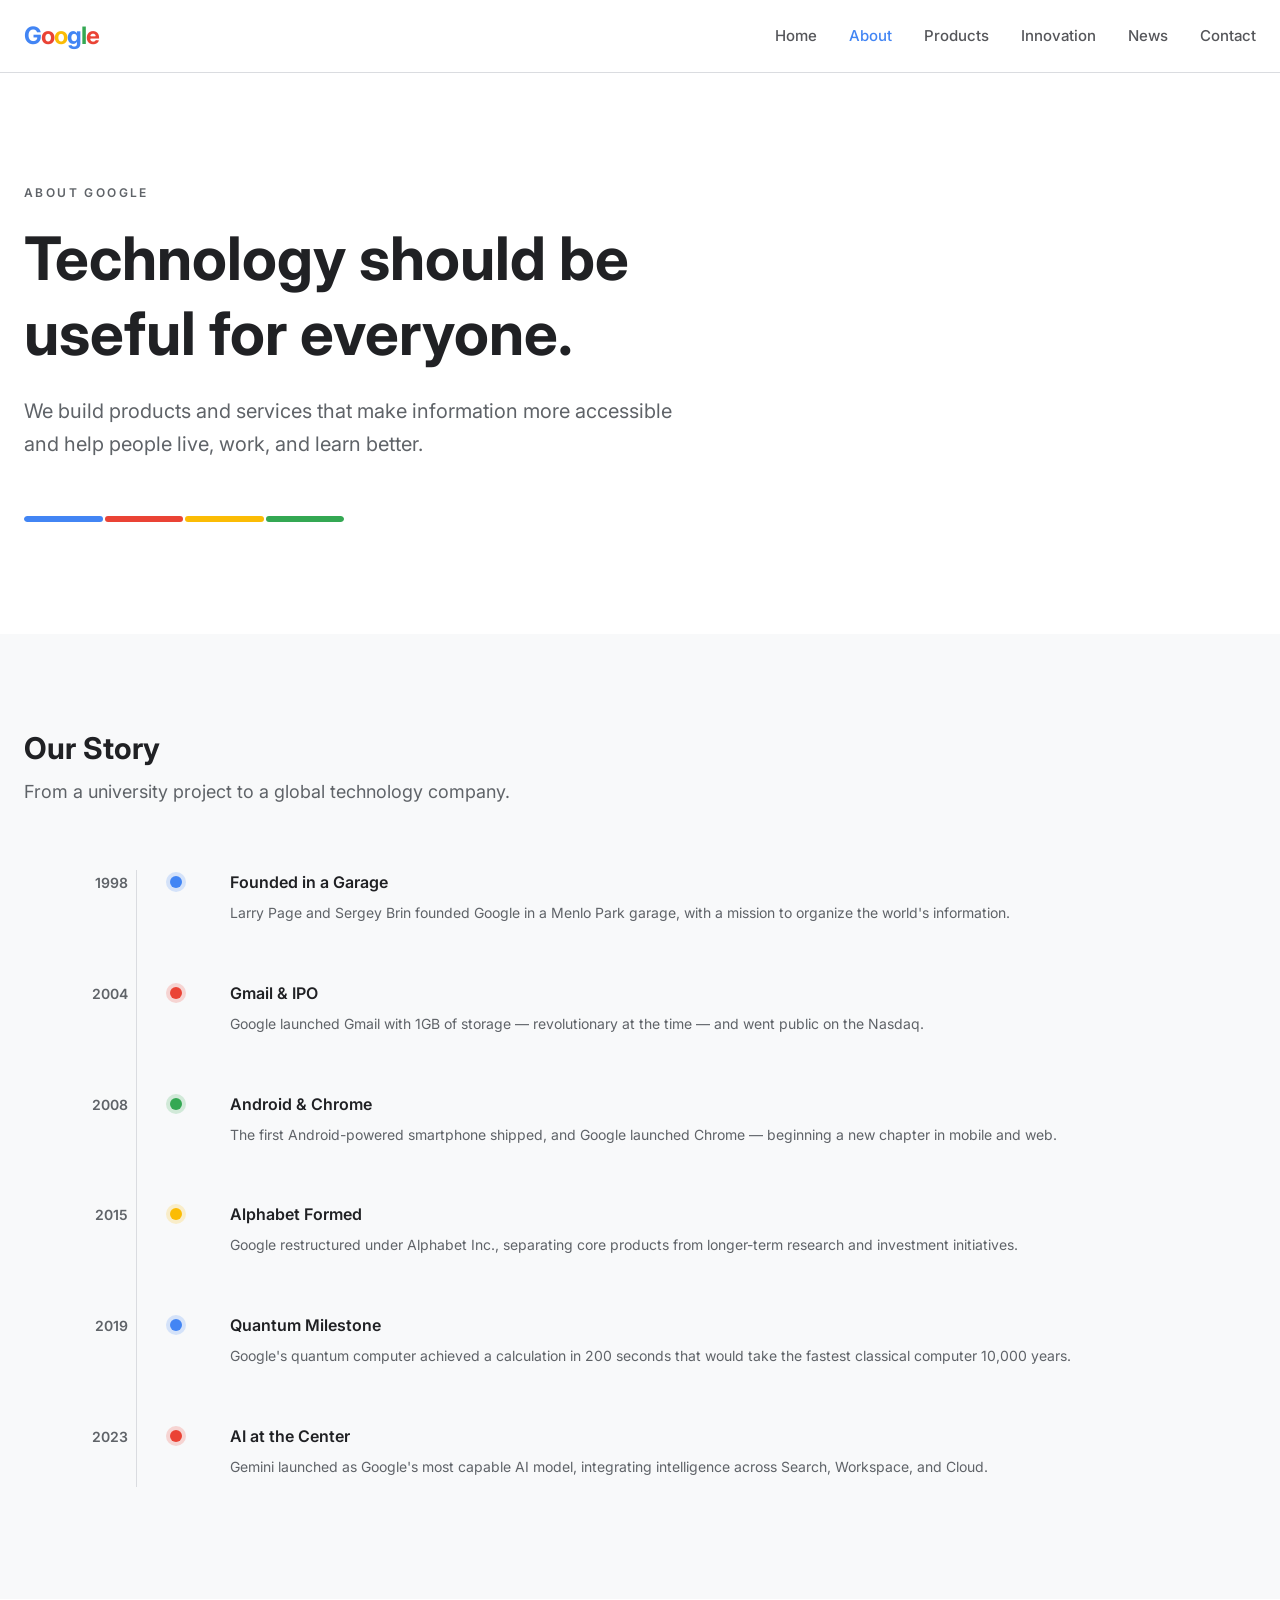
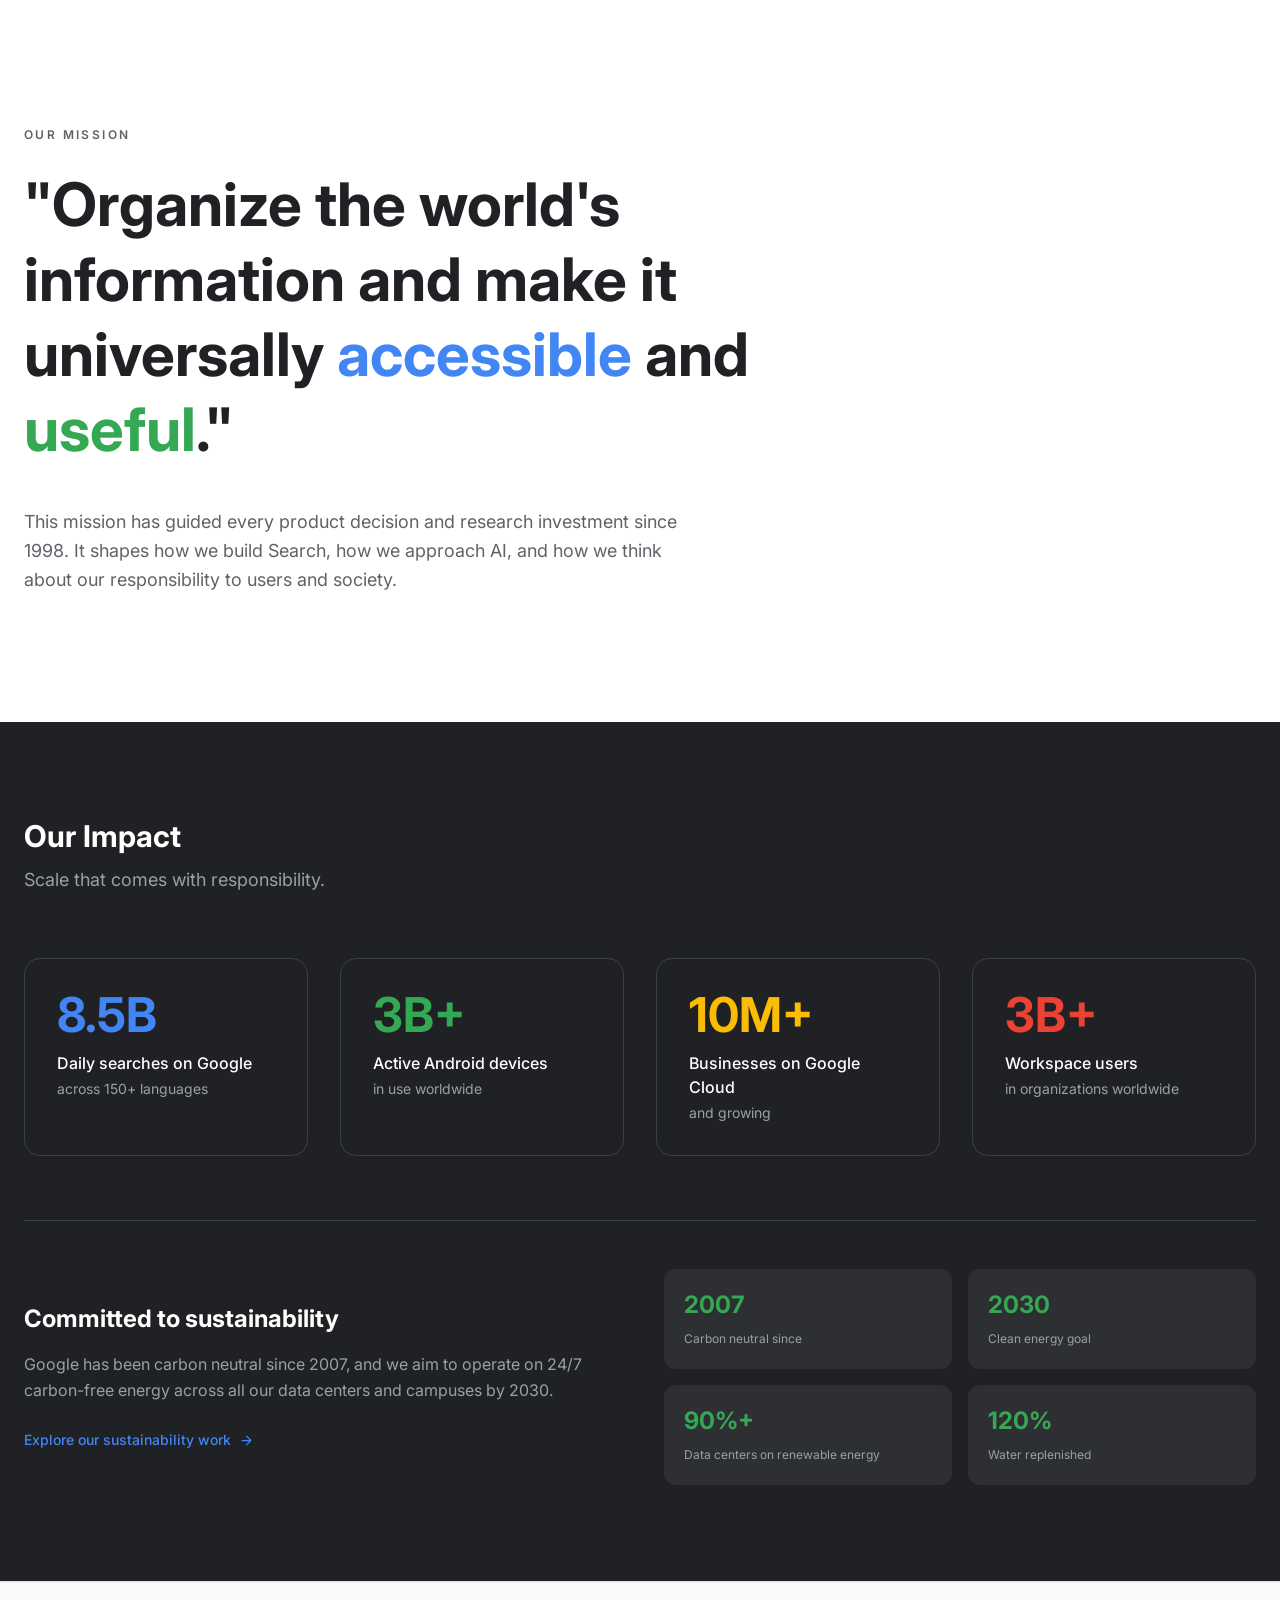
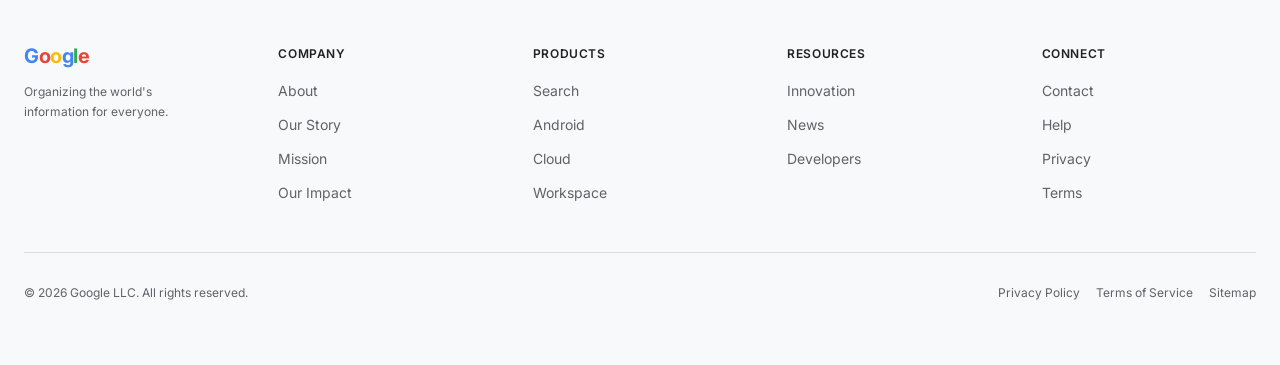
==== about.html @ 3e7a96e5 "Initial commit" ====
<!DOCTYPE html>
<html lang="en">
<head>
  <meta charset="UTF-8">
  <meta name="viewport" content="width=device-width, initial-scale=1.0">
  <title>About — Google</title>
  <meta name="description" content="Technology should be useful for everyone. Our story, mission and impact.">
  <link rel="icon" href="assets/icons/favicon.svg" type="image/svg+xml">
  <link rel="preconnect" href="https://fonts.googleapis.com">
  <link rel="preconnect" href="https://fonts.gstatic.com" crossorigin>
  <link rel="stylesheet" href="css/style.css">
</head>
<body>
  <a class="skip-link" href="#main">Skip to content</a>
  <header class="site-header">
    <div class="container navbar">
      <a class="google-logo" href="index.html" aria-label="Google home"><span class="g-blue">G</span><span class="g-red">o</span><span class="g-yellow">o</span><span class="g-blue">g</span><span class="g-green">l</span><span class="g-red">e</span></a>
      <button class="nav-toggle" type="button" aria-expanded="false" aria-controls="primary-menu" aria-label="Open menu">
        <svg class="icon-open" width="22" height="22" viewBox="0 0 24 24" fill="none" aria-hidden="true"><path d="M3 12h18M3 6h18M3 18h18" stroke="currentColor" stroke-width="2" stroke-linecap="round"/></svg>
        <svg class="icon-close" width="22" height="22" viewBox="0 0 24 24" fill="none" aria-hidden="true"><path d="M18 6L6 18M6 6l12 12" stroke="currentColor" stroke-width="2" stroke-linecap="round"/></svg>
      </button>
      <nav aria-label="Primary">
        <div class="nav-menu" id="primary-menu">
          <a class="nav-link" href="index.html">Home</a>
          <a class="nav-link is-active" aria-current="page" href="about.html">About</a>
          <a class="nav-link" href="products.html">Products</a>
          <a class="nav-link" href="innovation.html">Innovation</a>
          <a class="nav-link" href="news.html">News</a>
          <a class="nav-link" href="contact.html">Contact</a>
        </div>
      </nav>
    </div>
  </header>

  <main id="main">
    <section class="page-hero">
      <div class="container">
        <div class="about-hero-copy">
          <span class="eyebrow">About Google</span>
          <h1 class="page-title">Technology should be useful for everyone.</h1>
          <p class="lead">We build products and services that make information more accessible and help people live, work, and learn better.</p>
        </div>
        <div class="gradient-bar" aria-hidden="true"><span class="b"></span><span class="r"></span><span class="y"></span><span class="g"></span></div>
      </div>
    </section>

    <section class="story" id="our-story">
      <div class="container">
        <h2 class="section-title">Our Story</h2>
        <p class="section-lead">From a university project to a global technology company.</p>
        <ol class="timeline">
          <li class="timeline-item is-blue">
            <div class="timeline-year-col"><span>1998</span></div>
            <div class="timeline-dot" aria-hidden="true"></div>
            <div class="timeline-body">
              <span class="timeline-year-inline">1998</span>
              <div class="timeline-title"><i aria-hidden="true"></i><h3>Founded in a Garage</h3></div>
              <p>Larry Page and Sergey Brin founded Google in a Menlo Park garage, with a mission to organize the world's information.</p>
            </div>
          </li>
          <li class="timeline-item is-red">
            <div class="timeline-year-col"><span>2004</span></div>
            <div class="timeline-dot" aria-hidden="true"></div>
            <div class="timeline-body">
              <span class="timeline-year-inline">2004</span>
              <div class="timeline-title"><i aria-hidden="true"></i><h3>Gmail & IPO</h3></div>
              <p>Google launched Gmail with 1GB of storage — revolutionary at the time — and went public on the Nasdaq.</p>
            </div>
          </li>
          <li class="timeline-item is-green">
            <div class="timeline-year-col"><span>2008</span></div>
            <div class="timeline-dot" aria-hidden="true"></div>
            <div class="timeline-body">
              <span class="timeline-year-inline">2008</span>
              <div class="timeline-title"><i aria-hidden="true"></i><h3>Android & Chrome</h3></div>
              <p>The first Android-powered smartphone shipped, and Google launched Chrome — beginning a new chapter in mobile and web.</p>
            </div>
          </li>
          <li class="timeline-item is-yellow">
            <div class="timeline-year-col"><span>2015</span></div>
            <div class="timeline-dot" aria-hidden="true"></div>
            <div class="timeline-body">
              <span class="timeline-year-inline">2015</span>
              <div class="timeline-title"><i aria-hidden="true"></i><h3>Alphabet Formed</h3></div>
              <p>Google restructured under Alphabet Inc., separating core products from longer-term research and investment initiatives.</p>
            </div>
          </li>
          <li class="timeline-item is-blue">
            <div class="timeline-year-col"><span>2019</span></div>
            <div class="timeline-dot" aria-hidden="true"></div>
            <div class="timeline-body">
              <span class="timeline-year-inline">2019</span>
              <div class="timeline-title"><i aria-hidden="true"></i><h3>Quantum Milestone</h3></div>
              <p>Google's quantum computer achieved a calculation in 200 seconds that would take the fastest classical computer 10,000 years.</p>
            </div>
          </li>
          <li class="timeline-item is-red">
            <div class="timeline-year-col"><span>2023</span></div>
            <div class="timeline-dot" aria-hidden="true"></div>
            <div class="timeline-body">
              <span class="timeline-year-inline">2023</span>
              <div class="timeline-title"><i aria-hidden="true"></i><h3>AI at the Center</h3></div>
              <p>Gemini launched as Google's most capable AI model, integrating intelligence across Search, Workspace, and Cloud.</p>
            </div>
          </li>
        </ol>
      </div>
    </section>

    <section class="mission" id="mission">
      <div class="container">
        <div class="mission-inner">
          <span class="eyebrow">Our Mission</span>
          <blockquote>"Organize the world's information and make it universally <span class="accent-blue">accessible</span> and <span class="accent-green">useful</span>."</blockquote>
          <p>This mission has guided every product decision and research investment since 1998. It shapes how we build Search, how we approach AI, and how we think about our responsibility to users and society.</p>
        </div>
      </div>
    </section>

    <section class="impact" id="impact">
      <div class="container">
        <h2 class="section-title">Our Impact</h2>
        <p class="section-lead">Scale that comes with responsibility.</p>
        <div class="impact-grid">
          <div class="impact-card is-blue">
            <p class="impact-value">8.5B</p>
            <p class="impact-label">Daily searches on Google</p>
            <p class="impact-sub">across 150+ languages</p>
          </div>
          <div class="impact-card is-green">
            <p class="impact-value">3B+</p>
            <p class="impact-label">Active Android devices</p>
            <p class="impact-sub">in use worldwide</p>
          </div>
          <div class="impact-card is-yellow">
            <p class="impact-value">10M+</p>
            <p class="impact-label">Businesses on Google Cloud</p>
            <p class="impact-sub">and growing</p>
          </div>
          <div class="impact-card is-red">
            <p class="impact-value">3B+</p>
            <p class="impact-label">Workspace users</p>
            <p class="impact-sub">in organizations worldwide</p>
          </div>
        </div>
        <div class="sustain">
          <div>
            <h3>Committed to sustainability</h3>
            <p>Google has been carbon neutral since 2007, and we aim to operate on 24/7 carbon-free energy across all our data centers and campuses by 2030.</p>
            <a class="text-link has-arrow" href="innovation.html">Explore our sustainability work <svg class="arrow" width="15" height="15" viewBox="0 0 24 24" fill="none" stroke="currentColor" stroke-width="2" stroke-linecap="round" stroke-linejoin="round" aria-hidden="true"><path d="M5 12h14M12 5l7 7-7 7"/></svg></a>
          </div>
          <div class="sustain-stats">
            <div class="sustain-stat"><strong>2007</strong><span>Carbon neutral since</span></div>
            <div class="sustain-stat"><strong>2030</strong><span>Clean energy goal</span></div>
            <div class="sustain-stat"><strong>90%+</strong><span>Data centers on renewable energy</span></div>
            <div class="sustain-stat"><strong>120%</strong><span>Water replenished</span></div>
          </div>
        </div>
      </div>
    </section>
  </main>

  <footer class="site-footer">
    <div class="container footer-inner">
      <div class="footer-grid">
        <div class="footer-brand">
          <a class="google-logo" href="index.html" aria-label="Google home"><span class="g-blue">G</span><span class="g-red">o</span><span class="g-yellow">o</span><span class="g-blue">g</span><span class="g-green">l</span><span class="g-red">e</span></a>
          <p>Organizing the world's information for everyone.</p>
        </div>
        <div class="footer-col">
          <h4>Company</h4>
          <ul>
            <li><a href="about.html">About</a></li>
            <li><a href="about.html#our-story">Our Story</a></li>
            <li><a href="about.html#mission">Mission</a></li>
            <li><a href="about.html#impact">Our Impact</a></li>
          </ul>
        </div>
        <div class="footer-col">
          <h4>Products</h4>
          <ul>
            <li><a href="products.html#search">Search</a></li>
            <li><a href="products.html#android">Android</a></li>
            <li><a href="products.html#cloud">Cloud</a></li>
            <li><a href="products.html#workspace">Workspace</a></li>
          </ul>
        </div>
        <div class="footer-col">
          <h4>Resources</h4>
          <ul>
            <li><a href="innovation.html">Innovation</a></li>
            <li><a href="news.html">News</a></li>
            <li><a href="index.html">Developers</a></li>
          </ul>
        </div>
        <div class="footer-col">
          <h4>Connect</h4>
          <ul>
            <li><a href="contact.html">Contact</a></li>
            <li><a href="contact.html">Help</a></li>
            <li><a href="index.html">Privacy</a></li>
            <li><a href="index.html">Terms</a></li>
          </ul>
        </div>
      </div>
      <div class="footer-bottom">
        <p>© <span id="footer-year">2026</span> Google LLC. All rights reserved.</p>
        <div class="footer-legal">
          <button type="button">Privacy Policy</button>
          <button type="button">Terms of Service</button>
          <button type="button">Sitemap</button>
        </div>
      </div>
    </div>
  </footer>

  <script src="js/script.js"></script>
</body>
</html>
---- css/style.css ----
/* ==========================================================================
   Google Company Profile — static stylesheet
   ========================================================================== */

@import url('https://fonts.googleapis.com/css2?family=Inter:wght@300;400;500;600;700;800&display=swap');

/* --------------------------------------------------------------------------
   1. Tokens
   -------------------------------------------------------------------------- */
:root {
    --google-blue: #4285F4;
    --google-blue-dark: #3367D6;
    --google-red: #EA4335;
    --google-yellow: #FBBC05;
    --google-green: #34A853;

    --google-dark: #202124;
    --google-gray: #5F6368;
    --google-surface: #F8F9FA;
    --google-light: #F1F3F4;
    --google-border: #DADCE0;
    --google-muted: #9AA0A6;

    --google-ink-card: #2D2F32;
    --google-ink-border: #3C4043;

    --nav-text: #55565A;

    --font-sans: 'Inter', system-ui, -apple-system, 'Segoe UI', Roboto, sans-serif;
    --container: 80rem;
}

/* --------------------------------------------------------------------------
   2. Base
   -------------------------------------------------------------------------- */
*, *::before, *::after { box-sizing: border-box; }

html { scroll-behavior: smooth; -webkit-text-size-adjust: 100%; }

body {
    margin: 0;
    min-height: 100vh;
    display: flex;
    flex-direction: column;
    font-family: var(--font-sans);
    font-size: 1rem;
    line-height: 1.5;
    color: var(--google-dark);
    background: #fff;
    -webkit-font-smoothing: antialiased;
    -moz-osx-font-smoothing: grayscale;
}

main { flex: 1; }

h1, h2, h3, h4, p, blockquote, ul { margin: 0; padding: 0; }
ul { list-style: none; }
a { color: inherit; text-decoration: none; }
img, svg { display: block; max-width: 100%; }
button { font: inherit; color: inherit; background: none; border: 0; padding: 0; cursor: pointer; }

:focus-visible { outline: 2px solid var(--google-blue); outline-offset: 2px; }

::-webkit-scrollbar { width: 5px; }
::-webkit-scrollbar-track { background: transparent; }
::-webkit-scrollbar-thumb { background: var(--google-border); border-radius: 3px; }

.container {
    width: 100%;
    max-width: var(--container);
    margin: 0 auto;
    padding: 0 1.5rem;
}

.sr-only {
    position: absolute; width: 1px; height: 1px; padding: 0; margin: -1px;
    overflow: hidden; clip: rect(0, 0, 0, 0); white-space: nowrap; border: 0;
}

.skip-link {
    position: absolute; left: 1rem; top: -4rem; z-index: 100;
    background: var(--google-blue); color: #fff; padding: .6rem 1rem; border-radius: .5rem;
}
.skip-link:focus { top: 1rem; }

/* Colour modifier: every component reads --c */
.is-blue   { --c: var(--google-blue); }
.is-red    { --c: var(--google-red); }
.is-green  { --c: var(--google-green); }
.is-yellow { --c: var(--google-yellow); }

/* --------------------------------------------------------------------------
   3. Shared typography
   -------------------------------------------------------------------------- */
.eyebrow {
    display: block;
    font-size: .75rem; line-height: 1rem; font-weight: 600;
    letter-spacing: .2em; text-transform: uppercase;
    color: var(--google-gray);
    margin-bottom: 1.25rem;
}

.page-title {
    font-size: 3rem; line-height: 1.25; font-weight: 700; color: var(--google-dark);
}

.section-title { font-size: 1.875rem; line-height: 2.25rem; font-weight: 700; color: var(--google-dark); }
.section-lead  { font-size: 1.125rem; line-height: 1.75rem; color: var(--google-gray); }

.accent-text { color: var(--c); }

.rule-heading { display: flex; align-items: center; gap: .75rem; }
.rule-heading::after { content: ''; flex: 1; height: 1px; background: var(--google-border); }

/* --------------------------------------------------------------------------
   4. Header / navbar
   -------------------------------------------------------------------------- */
.site-header {
    position: sticky; top: 0; z-index: 50;
    width: 100%;
    background: #fff;
    border-bottom: 1px solid var(--google-border);
}

.navbar {
    display: flex;
    align-items: center;
    justify-content: space-between;
    gap: 1.5rem;
    height: 72px;
}

.google-logo {
    flex-shrink: 0;
    display: inline-flex; align-items: center;
    font-size: 1.5rem; font-weight: 700; letter-spacing: -.045em; line-height: 1;
    user-select: none;
}
.google-logo .g-blue   { color: var(--google-blue); }
.google-logo .g-red    { color: var(--google-red); }
.google-logo .g-yellow { color: var(--google-yellow); }
.google-logo .g-green  { color: var(--google-green); }

.nav-menu {
    display: flex;
    align-items: center;
    gap: 32px;
}

.nav-link {
    font-size: 15px; line-height: 1.5; font-weight: 500;
    color: var(--nav-text);
    white-space: nowrap;
    transition: color .18s ease;
}
.nav-link:hover { color: var(--google-blue); }
.nav-link.is-active { color: var(--google-blue); }

.nav-toggle {
    display: none;
    width: 44px; height: 44px;
    align-items: center; justify-content: center;
    border-radius: .5rem;
    color: var(--google-dark);
    transition: background-color .15s ease;
}
.nav-toggle:hover { background: var(--google-surface); }
.nav-toggle .icon-close { display: none; }
.nav-toggle[aria-expanded="true"] .icon-open  { display: none; }
.nav-toggle[aria-expanded="true"] .icon-close { display: block; }

@media (max-width: 900px) {
    .navbar { height: 72px; position: relative; gap: 0; }
    .nav-toggle { display: inline-flex; margin-left: auto; }
    .navbar > nav { position: static; }

    .nav-menu {
        display: none;
        position: absolute; top: 100%; left: -1.5rem; right: -1.5rem;
        flex-direction: column; align-items: stretch; gap: 2px;
        background: #fff;
        border-top: 1px solid var(--google-border);
        border-bottom: 1px solid var(--google-border);
        padding: .75rem 1.5rem;
    }
    .nav-menu.is-open { display: flex; }

    .nav-link {
        display: block;
        padding: .85rem 1rem;
        border-radius: .75rem;
        font-size: 1.0625rem;
    }
    .nav-link:hover { background: var(--google-surface); }
    .nav-link.is-active { background: #EFF6FF; }
}

/* --------------------------------------------------------------------------
   5. Buttons
   -------------------------------------------------------------------------- */
.btn {
    display: inline-flex; align-items: center; justify-content: center; gap: .5rem;
    font-weight: 500; border-radius: 9999px; cursor: pointer;
    transition: background-color .15s ease, color .15s ease, transform .15s ease, opacity .15s ease;
}
.btn:active { transform: scale(.95); }

.btn-primary { padding: .75rem 1.75rem; background: var(--google-blue); color: #fff; }
.btn-primary:hover { background: var(--google-blue-dark); }
.btn-primary:focus-visible { outline: 2px solid var(--google-blue); outline-offset: 2px; }

.btn-secondary { padding: .75rem 1.75rem; border: 1px solid var(--google-border); color: var(--google-dark); }
.btn-secondary:hover { background: var(--google-surface); }
.btn-secondary.on-surface:hover { background: #fff; }

.btn-sm { font-size: .875rem; line-height: 1.25rem; }

.btn-outline {
    padding: .75rem 1.5rem;
    border: 2px solid var(--c);
    color: var(--c);
    font-size: .875rem; line-height: 1.25rem;
}
.btn-outline:hover { background: var(--c); color: #fff; }

.arrow { flex-shrink: 0; transition: transform .2s ease; }
.has-arrow:hover .arrow { transform: translateX(4px); }
.has-arrow-sm:hover .arrow { transform: translateX(2px); }

.text-link {
    display: inline-flex; align-items: center; gap: .5rem;
    font-weight: 500; font-size: .875rem; line-height: 1.25rem;
    color: var(--c, var(--google-blue));
}
.text-link:hover { text-decoration: underline; }

/* --------------------------------------------------------------------------
   6. Shared components
   -------------------------------------------------------------------------- */
.icon-box {
    display: flex; align-items: center; justify-content: center;
    background: color-mix(in srgb, var(--c) 10%, transparent);
    color: var(--c);
}

.tag {
    display: inline-block;
    font-size: .75rem; line-height: 1rem; font-weight: 600;
    text-transform: uppercase; letter-spacing: .05em;
    border-radius: 9999px;
    background: color-mix(in srgb, var(--c) 15%, transparent);
    color: var(--c);
}

.gradient-bar { display: flex; gap: 2px; height: .375rem; max-width: 20rem; border-radius: 9999px; overflow: hidden; }
.gradient-bar span { flex: 1; border-radius: 9999px; }
.gradient-bar .b { background: var(--google-blue); }
.gradient-bar .r { background: var(--google-red); }
.gradient-bar .y { background: var(--google-yellow); }
.gradient-bar .g { background: var(--google-green); }

.bg-white { background: #fff; }
.bg-surface { background: var(--google-surface); }
.bg-dark { background: var(--google-dark); }

/* --------------------------------------------------------------------------
   7. Home
   -------------------------------------------------------------------------- */
.hero { display: flex; align-items: center; min-height: 72vh; }
.hero-content { padding-top: 5rem; padding-bottom: 5rem; text-align: center; }
.hero .eyebrow { margin-bottom: 1.5rem; }
.hero-title {
    font-size: 3rem; line-height: 1.1; font-weight: 700; color: var(--google-dark);
    max-width: 17em;              /* ~2 balanced lines instead of an orphaned last word */
    margin: 0 auto 1.75rem;
    text-wrap: balance;
}
.hero-text {
    font-size: 1.125rem; line-height: 1.625; color: var(--google-gray);
    max-width: 36rem;
    margin: 0 auto 2.5rem;
    text-wrap: balance;
}
.hero-actions { display: flex; flex-wrap: wrap; justify-content: center; gap: 1rem; }

.divider-line { display: flex; justify-content: center; }
.divider-line span { width: 1px; height: 4rem; background: linear-gradient(to bottom, var(--google-border), transparent); }

.intro { padding: 7rem 0; background: var(--google-surface); }
.intro-grid { display: grid; gap: 4rem; align-items: start; }
.intro h2 { font-size: 2.25rem; line-height: 1.25; font-weight: 700; color: var(--google-dark); }
.intro p { font-size: 1.125rem; line-height: 1.625; color: var(--google-gray); margin-bottom: 2rem; }

.areas { padding: 7rem 0; background: #fff; }
.areas-head { margin-bottom: 4rem; }
.areas-head .section-title { margin-bottom: .75rem; }
.area-grid { display: grid; gap: 1.5rem; }

.area-card {
    display: block;
    padding: 1.75rem;
    border: 1px solid var(--google-border); border-radius: 1rem; background: #fff;
    transition: box-shadow .2s ease, transform .2s ease;
}
.area-card:hover { box-shadow: 0 4px 6px -1px rgba(0,0,0,.1), 0 2px 4px -2px rgba(0,0,0,.1); transform: translateY(-4px); }
.area-card .icon-box { width: 2.75rem; height: 2.75rem; border-radius: .75rem; margin-bottom: 1.25rem; }
.area-card h3 { font-size: 1rem; line-height: 1.5; font-weight: 600; color: var(--google-dark); margin-bottom: .5rem; }
.area-card p { font-size: .875rem; line-height: 1.625; color: var(--google-gray); margin-bottom: 1.25rem; }
.area-more {
    display: flex; align-items: center; gap: .375rem;
    font-size: .75rem; line-height: 1rem; font-weight: 600; text-transform: uppercase; letter-spacing: .025em;
    color: var(--c);
    transition: gap .2s ease;
}
.area-card:hover .area-more { gap: .75rem; }

.stats-strip { padding: 5rem 0; background: var(--google-dark); }
.stats-grid { display: grid; grid-template-columns: repeat(2, 1fr); gap: 2.5rem; }
.stat { text-align: center; }
.stat-value { font-size: 2.25rem; line-height: 2.5rem; font-weight: 700; color: var(--c); margin-bottom: .5rem; }
.stat-label { font-size: .875rem; line-height: 1.25rem; color: var(--google-muted); }

/* --------------------------------------------------------------------------
   8. About
   -------------------------------------------------------------------------- */
.page-hero { padding: 7rem 0; background: #fff; }
.page-hero.bordered { border-bottom: 1px solid var(--google-border); }
.page-hero.compact { padding: 5rem 0; }
.page-hero .lead { font-size: 1.25rem; line-height: 1.625; color: var(--google-gray); }
.about-hero-copy { max-width: 42rem; }
.about-hero-copy .page-title { margin-bottom: 1.5rem; }
.page-hero .gradient-bar { margin-top: 3.5rem; }

.story { padding: 6rem 0; background: var(--google-surface); scroll-margin-top: 92px; }
.story .section-title { margin-bottom: .75rem; }
.story .section-lead { margin-bottom: 4rem; }

.timeline { position: relative; list-style: none; }
.timeline-item { display: flex; gap: 2rem; align-items: flex-start; position: relative; padding-bottom: 3rem; }
.timeline-item:last-child { padding-bottom: 0; }
.timeline-year-col { display: none; width: 4rem; flex-shrink: 0; text-align: right; }
.timeline-year-col span { display: block; padding-top: .375rem; font-size: .875rem; line-height: 1; font-weight: 600; color: var(--google-gray); }
.timeline-dot {
    display: none; flex-shrink: 0; width: .75rem; height: .75rem; border-radius: 50%;
    margin-top: .375rem; margin-left: -.375rem; z-index: 1;
    background: var(--c);
    box-shadow: 0 0 0 4px color-mix(in srgb, var(--c) 20%, transparent);
}
.timeline-body { flex: 1; padding-bottom: .5rem; }
.timeline-year-inline { display: block; font-size: .75rem; line-height: 1rem; font-weight: 600; color: var(--google-gray); margin-bottom: .25rem; }
.timeline-title { display: flex; align-items: center; gap: .5rem; margin-bottom: .5rem; }
.timeline-title i { width: .5rem; height: .5rem; border-radius: 50%; background: var(--c); flex-shrink: 0; }
.timeline-title h3 { font-size: 1rem; line-height: 1.5; font-weight: 600; color: var(--google-dark); }
.timeline-body p { font-size: .875rem; line-height: 1.625; color: var(--google-gray); }

.mission { padding: 8rem 0; background: #fff; overflow: hidden; scroll-margin-top: 92px; }
.mission-inner { max-width: 56rem; }
.mission .eyebrow { margin-bottom: 1.5rem; }
.mission blockquote { font-size: 3rem; line-height: 1.25; font-weight: 700; color: var(--google-dark); margin-bottom: 2.5rem; }
.mission .accent-blue  { color: var(--google-blue); }
.mission .accent-green { color: var(--google-green); }
.mission p { font-size: 1.125rem; line-height: 1.625; color: var(--google-gray); max-width: 42rem; }

.impact { padding: 6rem 0; background: var(--google-dark); scroll-margin-top: 92px; }
.impact .section-title { color: #fff; margin-bottom: .75rem; }
.impact .section-lead { color: var(--google-muted); margin-bottom: 4rem; }
.impact-grid { display: grid; gap: 2rem; }
.impact-card { border: 1px solid var(--google-ink-border); border-radius: 1rem; padding: 2rem; }
.impact-value { font-size: 3rem; line-height: 1; font-weight: 700; color: var(--c); margin-bottom: .75rem; }
.impact-label { color: #fff; font-weight: 500; margin-bottom: .25rem; }
.impact-sub { font-size: .875rem; line-height: 1.25rem; color: var(--google-muted); }

.sustain {
    margin-top: 4rem; padding-top: 3rem; border-top: 1px solid var(--google-ink-border);
    display: grid; gap: 3rem; align-items: center;
}
.sustain h3 { font-size: 1.5rem; line-height: 2rem; font-weight: 700; color: #fff; margin-bottom: 1rem; }
.sustain p { color: var(--google-muted); line-height: 1.625; margin-bottom: 1.5rem; }
.sustain-stats { display: grid; grid-template-columns: repeat(2, 1fr); gap: 1rem; }
.sustain-stat { background: var(--google-ink-card); border-radius: .75rem; padding: 1.25rem; }
.sustain-stat strong { display: block; font-size: 1.5rem; line-height: 2rem; font-weight: 700; color: var(--google-green); margin-bottom: .25rem; }
.sustain-stat span { font-size: .75rem; line-height: 1rem; color: var(--google-muted); }

/* --------------------------------------------------------------------------
   9. Products
   -------------------------------------------------------------------------- */
.page-hero.products-hero .page-title { max-width: 42rem; }

.product-section { padding: 6rem 0; border-bottom: 1px solid var(--google-border); background: #fff; scroll-margin-top: 92px; }
.product-section.is-flipped { background: var(--google-surface); }
.product-grid { display: grid; gap: 4rem; align-items: center; }
.product-number { display: flex; align-items: center; gap: .75rem; margin-bottom: 1.25rem; }
.product-number span { font-size: .75rem; line-height: 1rem; font-weight: 600; letter-spacing: .1em; color: var(--google-gray); }
.product-number i { display: block; width: 2rem; height: 1px; background: var(--google-border); }
.product-copy h2 { font-size: 2.25rem; line-height: 2.5rem; font-weight: 700; color: var(--google-dark); margin-bottom: .75rem; }
.product-tagline { font-size: 1.25rem; line-height: 1.75rem; font-weight: 500; color: var(--c); margin-bottom: 1.25rem; }
.product-copy p.product-desc { color: var(--google-gray); line-height: 1.625; margin-bottom: 2rem; }
.product-visual { display: flex; align-items: center; justify-content: center; }

/* Search visual */
.search-visual { width: 100%; max-width: 24rem; }
.search-card { background: #fff; border: 1px solid var(--google-border); border-radius: 1rem; padding: 1.5rem; box-shadow: 0 1px 2px rgba(0,0,0,.05); }
.search-bar {
    display: flex; align-items: center; gap: .75rem;
    border: 1px solid var(--google-border); border-radius: 9999px;
    padding: .75rem 1rem; margin-bottom: 1.25rem; box-shadow: 0 1px 2px rgba(0,0,0,.05);
}
.search-bar svg { color: var(--google-gray); flex-shrink: 0; }
.search-bar span { font-size: .875rem; line-height: 1.25rem; color: var(--google-dark); }
.search-caret { margin-left: auto; width: 1px; height: 1.25rem; background: var(--google-blue); animation: pulse 2s cubic-bezier(.4, 0, .6, 1) infinite; }
@keyframes pulse { 50% { opacity: .5; } }
.search-result { margin-bottom: 1rem; }
.search-result:last-child { margin-bottom: 0; }
.search-result .domain { font-size: .75rem; line-height: 1rem; color: var(--google-gray); margin-bottom: .125rem; }
.search-result .title { font-size: .875rem; line-height: 1.25rem; font-weight: 500; color: var(--google-blue); margin-bottom: .25rem; cursor: pointer; }
.search-result .title:hover { text-decoration: underline; }
.search-result .snippet { font-size: .75rem; line-height: 1.625; color: var(--google-gray); }
.search-dot-row { display: flex; justify-content: flex-end; margin: .75rem .5rem 0 0; }
.search-dot-row i { width: .5rem; height: .5rem; border-radius: 50%; background: var(--google-blue); }

/* Android visual */
.android-visual { position: relative; display: flex; align-items: center; justify-content: center; height: 20rem; }
.phone {
    position: relative; overflow: hidden;
    width: 11rem; height: 18rem;
    background: #fff; border: 2px solid var(--google-border); border-radius: 1.5rem;
    box-shadow: 0 10px 15px -3px rgba(0,0,0,.1), 0 4px 6px -4px rgba(0,0,0,.1);
}
.phone-status { display: flex; align-items: center; justify-content: space-between; height: 2.5rem; padding: 0 1rem; background: var(--google-green); }
.phone-status span { color: #fff; font-size: .75rem; line-height: 1rem; font-weight: 500; }
.phone-status div { display: flex; gap: .25rem; }
.phone-status i { width: .25rem; height: .25rem; border-radius: 50%; background: #fff; }
.phone-apps { display: grid; grid-template-columns: repeat(4, 1fr); gap: .75rem; padding: 1rem; margin-top: .5rem; }
.phone-apps i { display: block; width: 1.75rem; height: 1.75rem; border-radius: .75rem; opacity: .85; }
.phone-dock {
    position: absolute; left: 1rem; right: 1rem; bottom: 1rem;
    display: flex; justify-content: space-around;
    background: var(--google-surface); border-radius: 1rem; padding: .5rem;
}
.phone-dock i { display: block; width: 1.75rem; height: 1.75rem; border-radius: .75rem; }
.bg-b { background: var(--google-blue); }
.bg-r { background: var(--google-red); }
.bg-y { background: var(--google-yellow); }
.bg-g { background: var(--google-green); }
.bg-m { background: var(--google-muted); }
.android-blob { position: absolute; border-radius: 50%; background: var(--google-green); }
.android-blob.one { top: -1rem; right: -1rem; width: 4rem; height: 4rem; opacity: .1; }
.android-blob.two { bottom: -.5rem; left: -1.5rem; width: 3rem; height: 3rem; opacity: .15; }

/* Cloud visual */
.cloud-visual { width: 100%; max-width: 24rem; }
.cloud-card { background: var(--google-dark); border-radius: 1rem; padding: 1.5rem; box-shadow: 0 10px 15px -3px rgba(0,0,0,.1), 0 4px 6px -4px rgba(0,0,0,.1); }
.cloud-diagram { height: 12rem; margin-bottom: 1rem; }
.cloud-diagram svg { width: 100%; height: 100%; }
.cloud-stats { display: grid; grid-template-columns: repeat(3, 1fr); gap: .5rem; text-align: center; }
.cloud-stat { background: var(--google-ink-card); border-radius: .75rem; padding: .75rem; }
.cloud-stat strong { display: block; font-size: .875rem; line-height: 1.25rem; font-weight: 700; color: var(--c); }
.cloud-stat span { display: block; font-size: .75rem; line-height: 1rem; color: var(--google-muted); margin-top: .125rem; }

/* Workspace visual */
.workspace-visual { width: 100%; max-width: 24rem; display: flex; flex-direction: column; gap: .75rem; }
.ws-card { background: #fff; border: 1px solid var(--google-border); border-radius: .75rem; padding: 1rem; box-shadow: 0 1px 2px rgba(0,0,0,.05); }
.ws-card.dark { background: var(--google-dark); border-color: var(--google-dark); }
.ws-head { display: flex; align-items: center; gap: .5rem; margin-bottom: .75rem; }
.ws-head.tight { margin-bottom: .5rem; }
.ws-head > i { width: 1.25rem; height: 1.25rem; border-radius: .25rem; }
.ws-head span { font-size: .75rem; line-height: 1rem; font-weight: 500; color: var(--google-dark); }
.ws-card.dark .ws-head span { color: #fff; }
.avatars { margin-left: auto; display: flex; }
.avatars i { width: 1.25rem; height: 1.25rem; border-radius: 50%; border: 2px solid #fff; margin-left: -.25rem; }
.avatars i:first-child { margin-left: 0; }
.ws-lines { display: flex; flex-direction: column; gap: .375rem; }
.ws-lines i { display: block; height: .5rem; border-radius: 9999px; background: var(--google-light); }
.ws-meet { display: grid; grid-template-columns: repeat(3, 1fr); gap: .5rem; }
.ws-meet div {
    aspect-ratio: 1; border-radius: .5rem; display: flex; align-items: center; justify-content: center;
    background: color-mix(in srgb, var(--c) 20%, transparent);
}
.ws-meet span { font-size: .75rem; line-height: 1rem; font-weight: 600; color: var(--c); }
.ws-badge { margin-left: auto; font-size: .75rem; line-height: 1rem; color: var(--google-blue); background: #EFF6FF; padding: .125rem .5rem; border-radius: 9999px; }
.ws-mail { padding: .375rem 0; border-bottom: 1px solid var(--google-light); }
.ws-mail:last-child { border-bottom: 0; padding-bottom: 0; }
.ws-mail p { font-size: .75rem; line-height: 1rem; font-weight: 500; color: var(--google-dark); }

/* --------------------------------------------------------------------------
   10. Innovation
   -------------------------------------------------------------------------- */
.innov-hero { padding: 7rem 0; background: #fff; }
.innov-hero-grid { display: grid; gap: 4rem; align-items: end; }
.innov-hero .eyebrow { margin-bottom: 1.25rem; }
.innov-hero .lead { font-size: 1.25rem; line-height: 1.625; color: var(--google-gray); }
.innov-hero-rule { margin-top: 4rem; height: 1px; background: var(--google-border); }

.focus { padding: 6rem 0; background: var(--google-surface); }
.focus h2 { font-size: 1.5rem; line-height: 2rem; font-weight: 700; color: var(--google-dark); margin-bottom: 3rem; }
.focus-grid { display: grid; gap: 2rem; }
.focus-card { background: #fff; border: 1px solid var(--google-border); border-radius: 1rem; padding: 2rem; transition: box-shadow .2s ease; }
.focus-card:hover { box-shadow: 0 4px 6px -1px rgba(0,0,0,.1), 0 2px 4px -2px rgba(0,0,0,.1); }
.focus-card .icon-box { width: 3rem; height: 3rem; border-radius: .75rem; margin-bottom: 1.5rem; }
.focus-card h3 { font-size: 1.125rem; line-height: 1.75rem; font-weight: 700; color: var(--google-dark); margin-bottom: .75rem; }
.focus-card p { font-size: .875rem; line-height: 1.625; color: var(--google-gray); margin-bottom: 1.25rem; }
.focus-link {
    display: flex; align-items: center; gap: .5rem;
    font-size: .75rem; line-height: 1rem; font-weight: 600; text-transform: uppercase; letter-spacing: .025em;
    color: var(--c);
}
.focus-link:hover { text-decoration: underline; }

.featured { padding: 6rem 0; background: #fff; }
.featured .rule-heading { margin-bottom: 3rem; }
.featured .rule-heading h2 { font-size: 1.5rem; line-height: 2rem; font-weight: 700; color: var(--google-dark); }
.featured-list { display: flex; flex-direction: column; gap: 1.5rem; }
.featured-item {
    display: grid; gap: 2rem; align-items: center;
    border: 1px solid var(--google-border); border-radius: 1rem; overflow: hidden;
    background: #fff;
}
.featured-item.alt { background: var(--google-surface); }
.featured-art {
    display: flex; align-items: center; justify-content: center;
    height: 14rem; min-height: 13rem;
    background: linear-gradient(135deg, color-mix(in srgb, var(--c) 8%, transparent), color-mix(in srgb, var(--c) 18%, transparent));
}
.featured-art > div { text-align: center; }
.year-badge {
    display: flex; align-items: center; justify-content: center;
    width: 5rem; height: 5rem; border-radius: 50%; margin: 0 auto .75rem;
    background: color-mix(in srgb, var(--c) 20%, transparent);
    border: 2px solid color-mix(in srgb, var(--c) 30%, transparent);
    color: var(--c);
}
.year-badge span { font-size: 2.25rem; line-height: 2.5rem; font-weight: 700; }
.year-label { font-size: .75rem; line-height: 1rem; font-weight: 600; text-transform: uppercase; letter-spacing: .1em; color: var(--c); }
.featured-copy { padding: 2rem; }
.featured-copy .tag { padding: .25rem .625rem; margin-bottom: 1rem; letter-spacing: .05em; }
.featured-copy h3 { font-size: 1.5rem; line-height: 1.375; font-weight: 700; color: var(--google-dark); margin-bottom: 1rem; }
.featured-copy p { color: var(--google-gray); line-height: 1.625; margin-bottom: 1.5rem; }

.cta { padding: 6rem 0; background: var(--google-surface); text-align: center; }
.cta h2 { font-size: 1.875rem; line-height: 2.25rem; font-weight: 700; color: var(--google-dark); margin-bottom: 1rem; }
.cta p { color: var(--google-gray); margin: 0 auto 2rem; max-width: 36rem; }
.cta-actions { display: flex; flex-wrap: wrap; justify-content: center; gap: 1rem; }
.cta .btn { padding: .75rem 1.75rem; font-size: .875rem; line-height: 1.25rem; }

/* --------------------------------------------------------------------------
   11. News
   -------------------------------------------------------------------------- */
.news-hero h1 { font-size: 3rem; line-height: 1; font-weight: 700; color: var(--google-dark); }

.news-featured { padding: 4rem 0; background: #fff; }
.news-featured-card {
    display: grid; overflow: hidden;
    border: 1px solid var(--google-border); border-radius: 1rem;
    box-shadow: 0 1px 2px rgba(0,0,0,.05);
}
.news-featured-media { height: 16rem; overflow: hidden; background: var(--google-light); }
.news-featured-media img, .news-card-media img { width: 100%; height: 100%; object-fit: cover; transition: transform .5s ease; }
.news-featured-card:hover .news-featured-media img { transform: scale(1.02); }
.news-featured-copy { display: flex; flex-direction: column; justify-content: center; padding: 2.5rem; background: #fff; }
.news-featured-copy .tag { align-self: flex-start; padding: .25rem .625rem; margin-bottom: 1rem; }
.news-featured-copy h2 { font-size: 1.5rem; line-height: 1.375; font-weight: 700; color: var(--google-dark); margin-bottom: .75rem; }
.news-date { font-size: .875rem; line-height: 1.25rem; color: var(--google-gray); margin-bottom: .25rem; }
.news-featured-copy .news-desc { font-size: .875rem; line-height: 1.625; color: var(--google-gray); margin: .75rem 0 1.5rem; }
.news-featured-copy .read-more {
    display: flex; align-items: center; gap: .5rem; align-self: flex-start;
    font-size: .875rem; line-height: 1.25rem; font-weight: 500; color: var(--google-blue);
}
.news-featured-card:hover .read-more .arrow { transform: translateX(2px); }

.news-more { padding-bottom: 6rem; background: #fff; }
.news-more .rule-heading { margin-bottom: 2.5rem; }
.news-more .rule-heading h2 { font-size: 1.125rem; line-height: 1.75rem; font-weight: 700; color: var(--google-dark); }
.news-grid { display: grid; gap: 1.75rem; }

.news-card {
    overflow: hidden; border: 1px solid var(--google-border); border-radius: 1rem;
    transition: box-shadow .2s ease, transform .2s ease;
}
.news-card:hover { box-shadow: 0 4px 6px -1px rgba(0,0,0,.1), 0 2px 4px -2px rgba(0,0,0,.1); transform: translateY(-2px); }
.news-card-media { height: 12rem; overflow: hidden; background: var(--google-light); }
.news-card:hover .news-card-media img { transform: scale(1.03); }
.news-card-body { padding: 1.5rem; }
.news-card-body .tag { padding: .125rem .5rem; margin-bottom: .75rem; }
.news-card-body h3 { font-size: 1rem; line-height: 1.375; font-weight: 700; color: var(--google-dark); margin-bottom: .5rem; transition: color .15s ease; }
.news-card:hover h3 { color: var(--google-blue); }
.news-card-body .card-date { font-size: .75rem; line-height: 1rem; color: var(--google-muted); margin-bottom: .75rem; }
.news-card-body .card-desc { font-size: .875rem; line-height: 1.625; color: var(--google-gray); margin-bottom: 1rem; }
.news-card .read-more {
    display: flex; align-items: center; gap: .375rem;
    font-size: .75rem; line-height: 1rem; font-weight: 600; color: var(--google-blue);
    transition: gap .2s ease;
}
.news-card:hover .read-more { gap: .625rem; }

/* --------------------------------------------------------------------------
   12. Contact
   -------------------------------------------------------------------------- */
.contact-hero-grid { display: grid; gap: 4rem; align-items: end; }
.contact-hero .eyebrow { margin-bottom: 1.25rem; }
.contact-hero .lead { font-size: 1.25rem; line-height: 1.625; color: var(--google-gray); }

.contact-types { padding: 4rem 0; background: var(--google-surface); }
.contact-type-grid { display: grid; gap: 1.25rem; }
.contact-type { background: #fff; border: 1px solid var(--google-border); border-radius: 1rem; padding: 1.5rem; }
.contact-type .icon-box { width: 2.5rem; height: 2.5rem; border-radius: .75rem; margin-bottom: 1rem; }
.contact-type h3 { font-weight: 600; color: var(--google-dark); margin-bottom: .375rem; }
.contact-type p { font-size: .75rem; line-height: 1.625; color: var(--google-gray); }

.contact-main { padding: 6rem 0; background: #fff; }
.contact-main-grid { display: grid; gap: 4rem; }
.contact-info h2 { font-size: 1.5rem; line-height: 2rem; font-weight: 700; color: var(--google-dark); margin-bottom: 1rem; }
.contact-info > p { font-size: .875rem; line-height: 1.625; color: var(--google-gray); margin-bottom: 2rem; }
.info-list { display: flex; flex-direction: column; gap: 1.25rem; }
.info-item { display: flex; gap: .75rem; align-items: flex-start; }
.info-item .icon-box { width: 2rem; height: 2rem; border-radius: .5rem; flex-shrink: 0; margin-top: .125rem; }
.info-item strong { display: block; font-size: .875rem; line-height: 1.25rem; font-weight: 500; color: var(--google-dark); }
.info-item span { display: block; font-size: .75rem; line-height: 1rem; color: var(--google-gray); }

.contact-form { display: flex; flex-direction: column; gap: 1.25rem; }
.form-row { display: grid; gap: 1.25rem; }
.field label { display: block; font-size: .875rem; line-height: 1.25rem; font-weight: 500; color: var(--google-dark); margin-bottom: .375rem; }
.field input, .field textarea {
    display: block; width: 100%;
    padding: .75rem 1rem;
    font: inherit; font-size: .875rem; line-height: 1.25rem; color: var(--google-dark);
    background: #fff; border: 1px solid var(--google-border); border-radius: .75rem;
    outline: none;
    transition: border-color .15s ease, box-shadow .15s ease;
}
.field textarea { resize: none; }
.field input::placeholder, .field textarea::placeholder { color: var(--google-muted); }
.field input:focus, .field textarea:focus { border-color: var(--google-blue); box-shadow: 0 0 0 2px var(--google-blue); }
.field.has-error input, .field.has-error textarea { border-color: var(--google-red); }
.field.has-error input:focus, .field.has-error textarea:focus { box-shadow: 0 0 0 2px var(--google-red); }
.field-error { margin-top: .375rem; font-size: .75rem; line-height: 1rem; color: var(--google-red); }
.field-error:empty { display: none; }

.contact-form .btn-primary { width: 100%; padding: .75rem 2rem; font-size: .875rem; line-height: 1.25rem; }
.contact-form .btn-primary:disabled { opacity: .6; cursor: not-allowed; }
.contact-form .btn-primary:disabled:active { transform: none; }

.form-success { border: 1px solid var(--google-border); border-radius: 1rem; padding: 3rem; text-align: center; }
.form-success[hidden], .contact-form[hidden] { display: none; }
.form-success .icon-box { width: 4rem; height: 4rem; border-radius: 50%; margin: 0 auto 1.25rem; }
.form-success h3 { font-size: 1.25rem; line-height: 1.75rem; font-weight: 700; color: var(--google-dark); margin-bottom: .5rem; }
.form-success p { font-size: .875rem; line-height: 1.25rem; color: var(--google-gray); margin-bottom: 1.5rem; }
.form-success .btn-primary { padding: .625rem 1.5rem; font-size: .875rem; line-height: 1.25rem; }

/* --------------------------------------------------------------------------
   13. Footer
   -------------------------------------------------------------------------- */
.site-footer { background: var(--google-surface); border-top: 1px solid var(--google-border); }
.footer-inner { padding-top: 4rem; padding-bottom: 4rem; }
.footer-grid { display: grid; grid-template-columns: repeat(2, 1fr); gap: 2.5rem; }
.footer-brand { grid-column: span 2; }
.footer-brand .google-logo { font-size: 1.25rem; letter-spacing: -.025em; margin-bottom: 1rem; display: flex; }
.footer-brand p { font-size: .75rem; line-height: 1.625; color: var(--google-gray); max-width: 160px; }
.footer-col h4 { font-size: .75rem; line-height: 1rem; font-weight: 600; letter-spacing: .05em; text-transform: uppercase; color: var(--google-dark); margin-bottom: 1rem; }
.footer-col li + li { margin-top: .625rem; }
.footer-col a { font-size: .875rem; line-height: 1.25rem; color: var(--google-gray); transition: color .15s ease; }
.footer-col a:hover { color: var(--google-dark); }

.footer-bottom {
    margin-top: 3rem; padding-top: 2rem; border-top: 1px solid var(--google-border);
    display: flex; flex-direction: column; align-items: center; justify-content: space-between; gap: 1rem;
}
.footer-bottom p { font-size: .75rem; line-height: 1rem; color: var(--google-gray); }
.footer-legal { display: flex; align-items: center; gap: 1rem; }
.footer-legal button { font-size: .75rem; line-height: 1rem; color: var(--google-gray); transition: color .15s ease; }
.footer-legal button:hover { color: var(--google-dark); }

/* --------------------------------------------------------------------------
   14. Responsive (640 / 768 / 1024)
   -------------------------------------------------------------------------- */
@media (min-width: 640px) {
    .area-grid, .impact-grid, .contact-type-grid { grid-template-columns: repeat(2, 1fr); }
    .news-grid { grid-template-columns: repeat(2, 1fr); }
    .form-row { grid-template-columns: repeat(2, 1fr); }
    .contact-form .btn-primary { width: auto; }
    .footer-bottom { flex-direction: row; }
}

@media (min-width: 768px) {
    .focus-grid { grid-template-columns: repeat(3, 1fr); }
    .footer-grid { grid-template-columns: repeat(5, 1fr); }
    .footer-brand { grid-column: span 1; }

    .timeline::before {
        content: ''; position: absolute; top: 0; bottom: 0;
        left: calc(4rem + 3rem); width: 1px; background: var(--google-border);
    }
    .timeline-item { gap: 3rem; }
    .timeline-year-col { display: block; }
    .timeline-dot { display: block; }
    .timeline-year-inline, .timeline-title i { display: none; }
}

@media (min-width: 1024px) {
    .page-title { font-size: 3.75rem; line-height: 1.25; }
    .hero-title { font-size: 4rem; max-width: 14em; }

    .intro-grid, .innov-hero-grid, .contact-hero-grid, .sustain { grid-template-columns: repeat(2, 1fr); }
    .intro h2 { font-size: 3rem; line-height: 1.25; }
    .intro-grid { gap: 4rem; }
    .sustain { gap: 3rem; }

    .area-grid, .impact-grid, .contact-type-grid, .stats-grid { grid-template-columns: repeat(4, 1fr); }
    .news-grid { grid-template-columns: repeat(3, 1fr); }

    .mission blockquote { font-size: 3.75rem; line-height: 1.25; }

    .product-grid { grid-template-columns: repeat(2, 1fr); }
    .product-section.is-flipped .product-copy { order: 2; }
    .product-section.is-flipped .product-visual { order: 1; }

    .featured-item { grid-template-columns: repeat(5, 1fr); }
    .featured-art { grid-column: span 2; height: 100%; }
    .featured-copy { grid-column: span 3; }
    .featured-item { gap: 2rem; }

    .news-featured-card { grid-template-columns: repeat(5, 1fr); gap: 0; }
    .news-featured-media { grid-column: span 3; height: auto; }
    .news-featured-copy { grid-column: span 2; }

    .contact-main-grid { grid-template-columns: repeat(5, 1fr); gap: 4rem; }
    .contact-info { grid-column: span 2; }
    .contact-form-wrap { grid-column: span 3; }
}

@media (min-width: 1024px) {
    .stats-grid { gap: 2.5rem; }
}

@media (prefers-reduced-motion: reduce) {
    *, *::before, *::after { animation: none !important; transition: none !important; scroll-behavior: auto !important; }
}
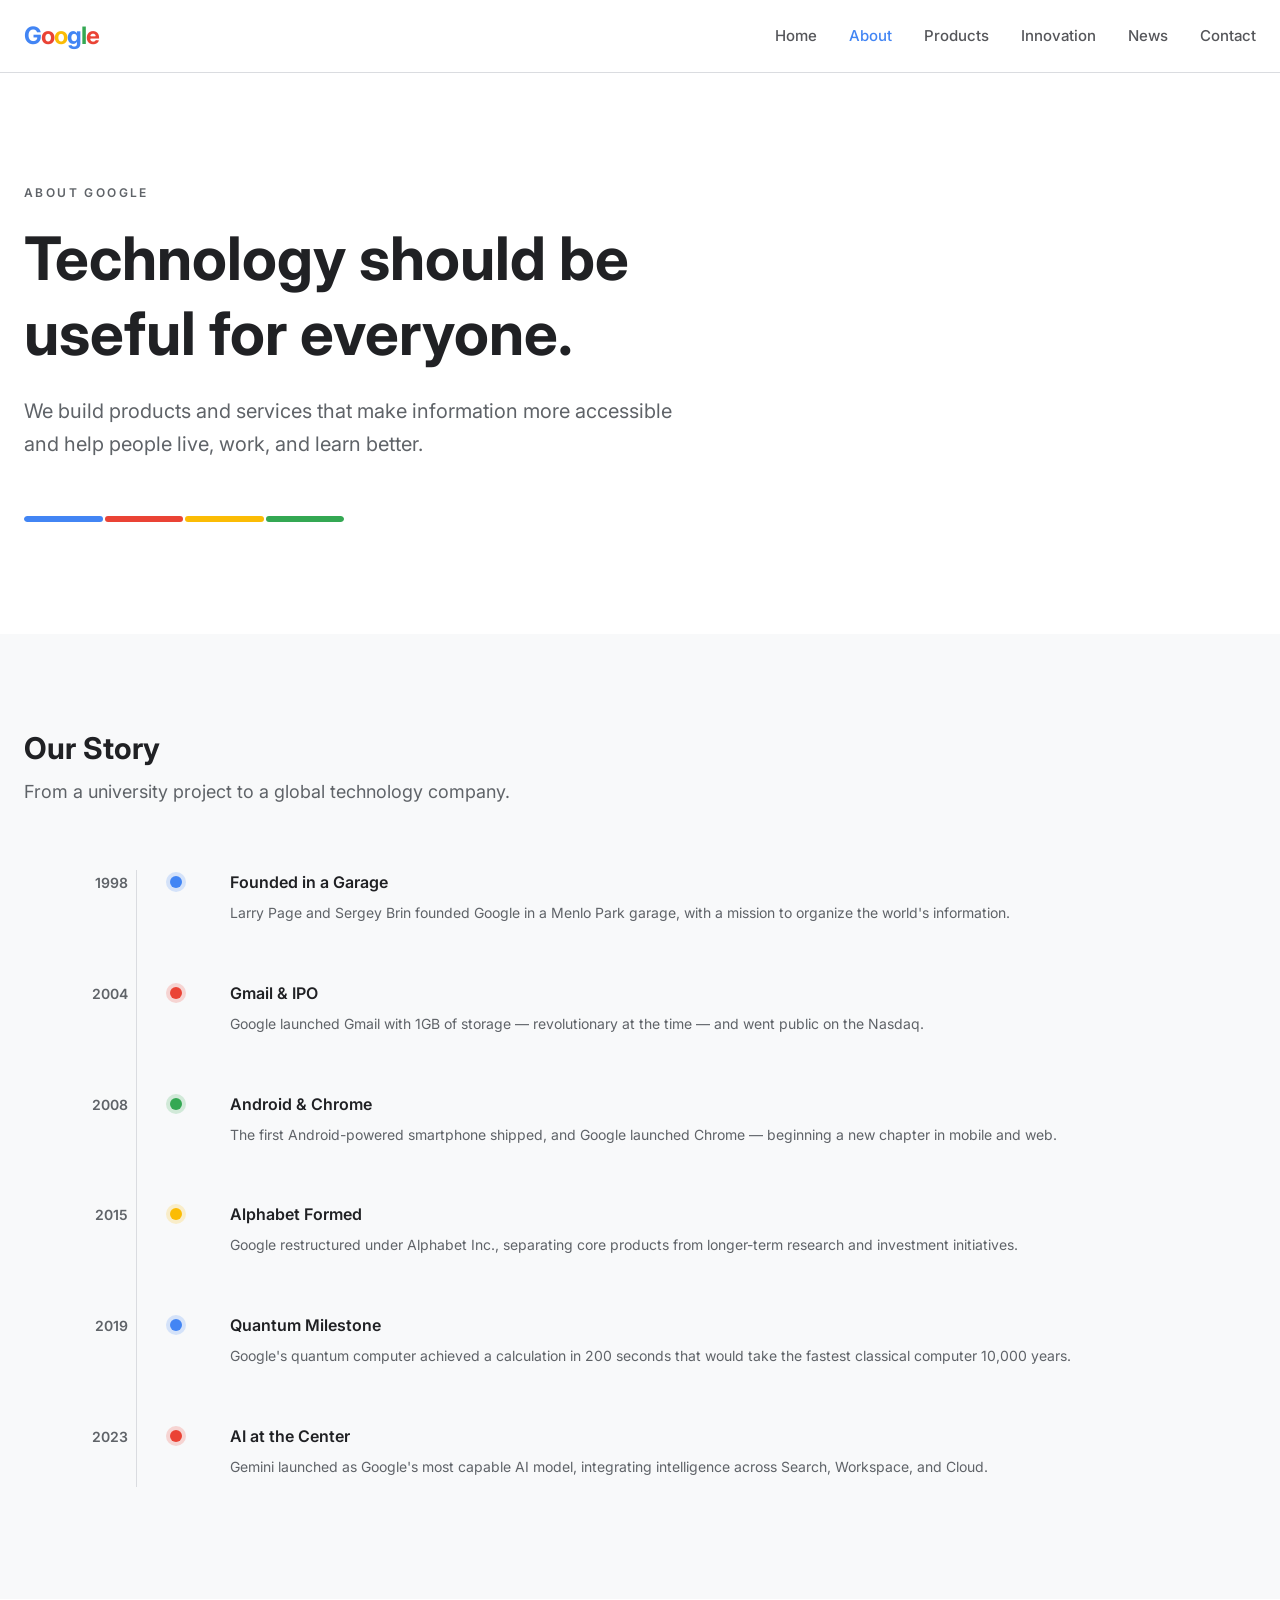
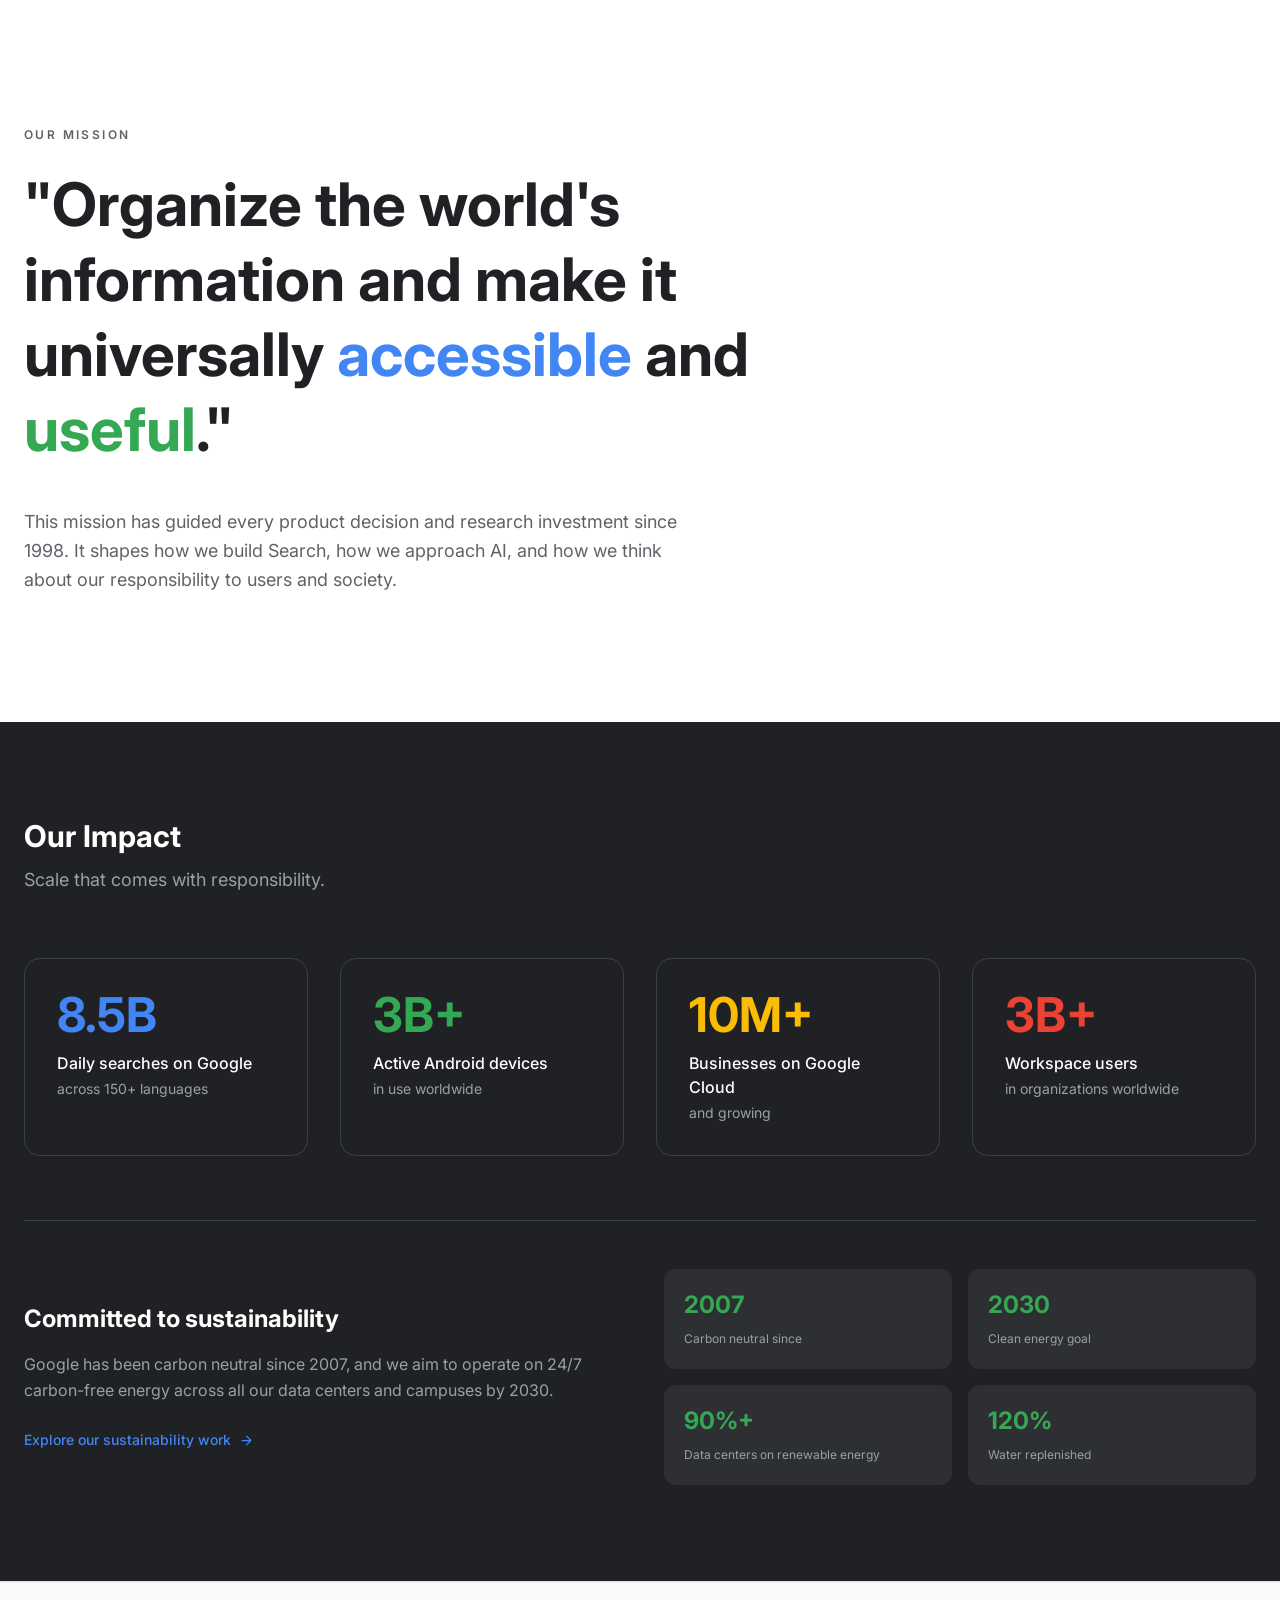
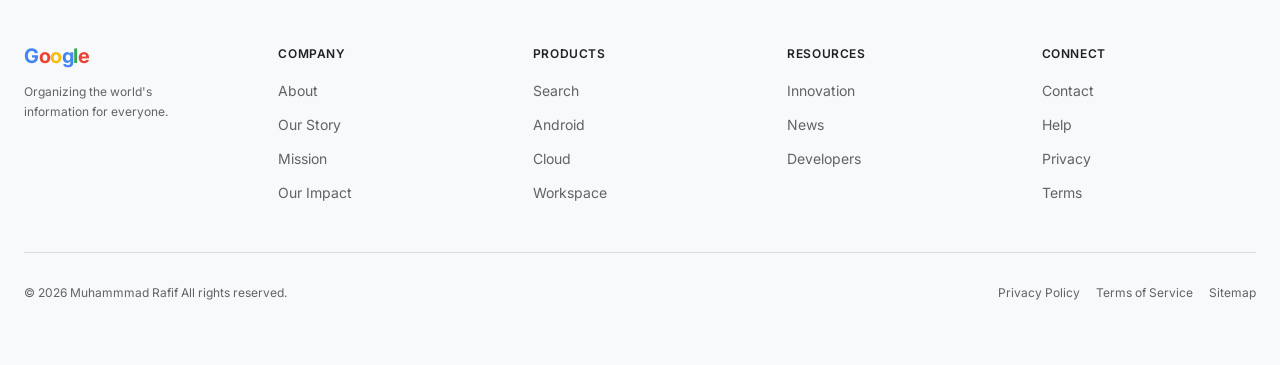
==== commit 53ae0b56: "update" ====
--- a/about.html
+++ b/about.html
@@ -204,7 +204,7 @@
         </div>
       </div>
       <div class="footer-bottom">
-        <p>© <span id="footer-year">2026</span> Google LLC. All rights reserved.</p>
+        <p>© <span id="footer-year"></span> Muhammmad Rafif All rights reserved.</p>
         <div class="footer-legal">
           <button type="button">Privacy Policy</button>
           <button type="button">Terms of Service</button>
--- a/css/style.css
+++ b/css/style.css
@@ -282,6 +282,19 @@
     text-wrap: balance;
 }
 .hero-actions { display: flex; flex-wrap: wrap; justify-content: center; gap: 1rem; }
+
+.made-by {
+    display: inline-flex; align-items: center; gap: .625rem;
+    margin-top: 3.5rem;
+    font-size: .875rem; line-height: 1.25rem; color: var(--google-gray);
+    animation: made-by-in .8s ease .3s both;
+}
+.made-by::before {
+    content: ''; width: 2rem; height: .25rem; border-radius: 9999px;
+    background: linear-gradient(90deg, var(--google-blue) 25%, var(--google-red) 25% 50%, var(--google-yellow) 50% 75%, var(--google-green) 75%);
+}
+.made-by strong { font-weight: 600; color: var(--google-dark); }
+@keyframes made-by-in { from { opacity: 0; transform: translateY(6px); } to { opacity: 1; transform: none; } }
 
 .divider-line { display: flex; justify-content: center; }
 .divider-line span { width: 1px; height: 4rem; background: linear-gradient(to bottom, var(--google-border), transparent); }
